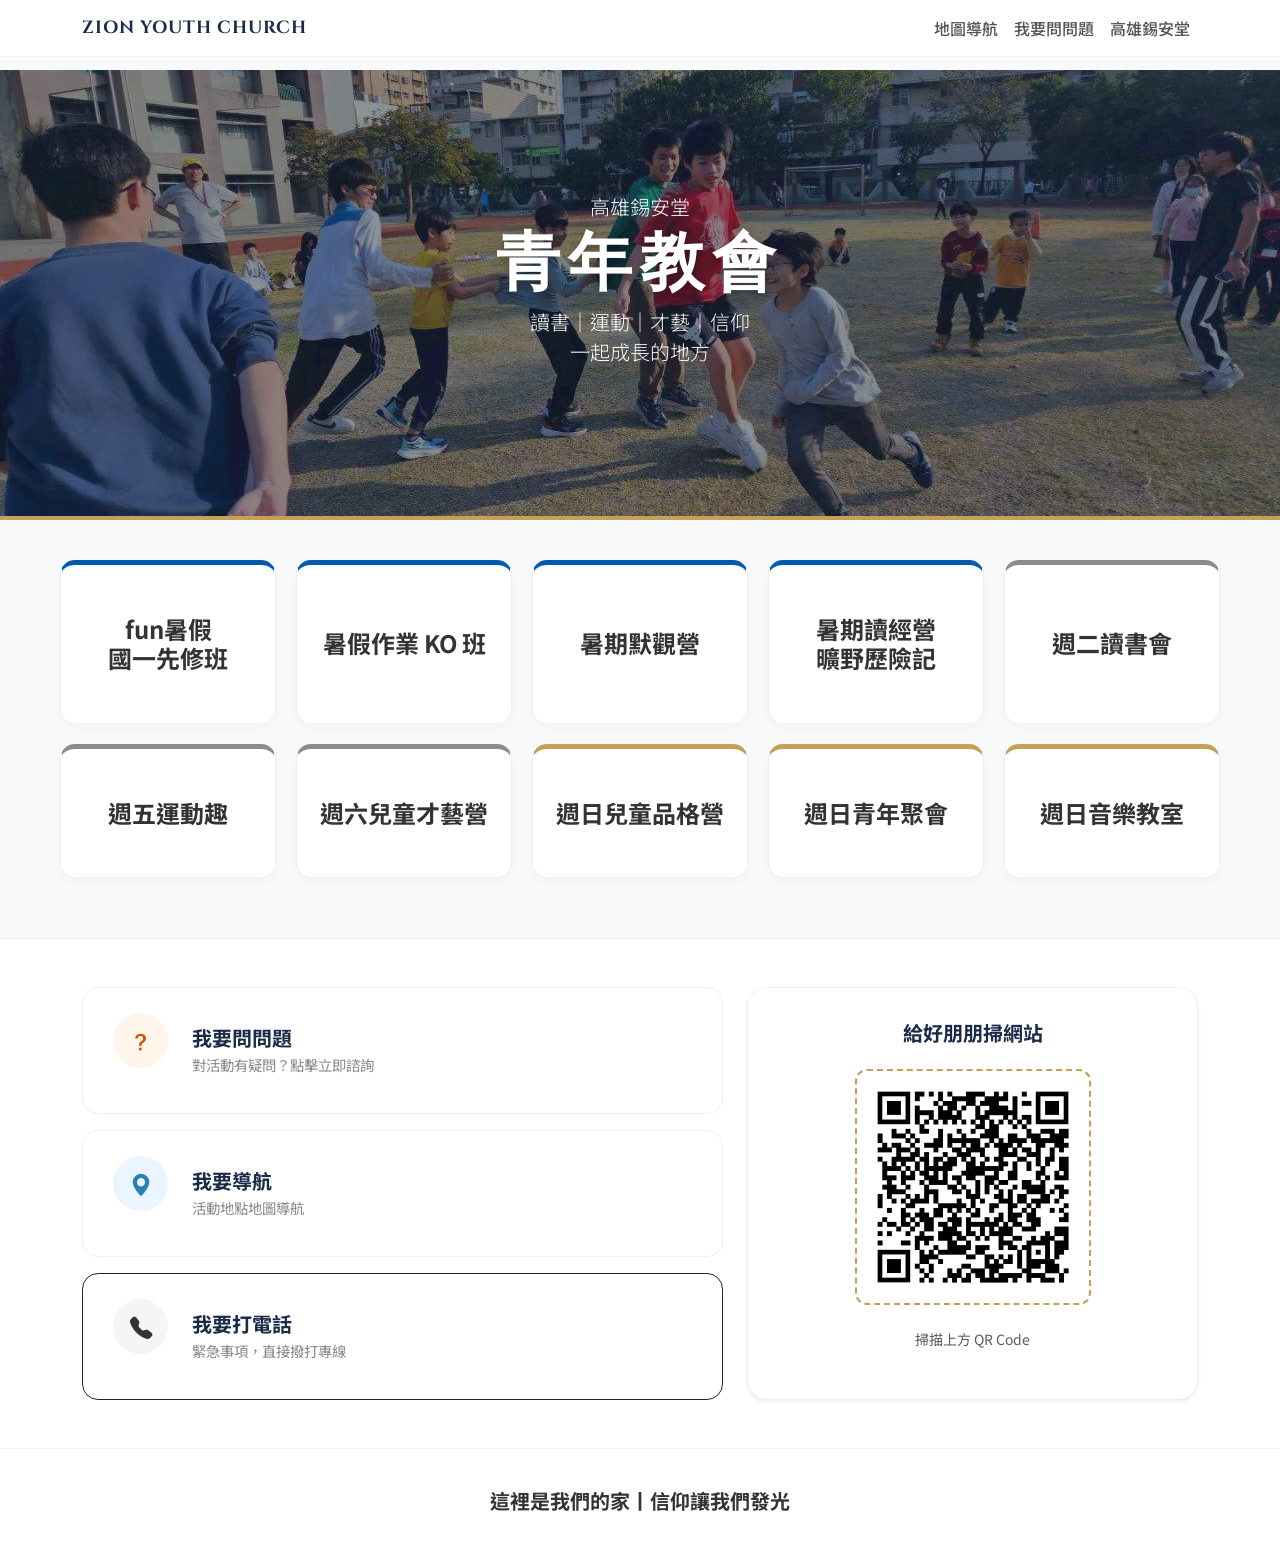
==== index.html @ ec83d3ad "0" ====
<!DOCTYPE html>
<html lang="zh-TW">

<head>
    <meta charset="UTF-8">
    <meta name="viewport" content="width=device-width, initial-scale=1.0">
    <title>Zion Youth Church | 青年教會活動</title>
    
    <link rel="stylesheet" href="https://cdn.jsdelivr.net/npm/bootstrap-icons@1.11.1/font/bootstrap-icons.css">
    <link href="https://cdn.jsdelivr.net/npm/bootstrap@5.3.0/dist/css/bootstrap.min.css" rel="stylesheet">
    <link href="https://fonts.googleapis.com/css2?family=Montserrat:wght@300;600&family=Noto+Sans+TC:wght@300;500;700&display=swap" rel="stylesheet">
    <link href="https://unpkg.com/aos@2.3.1/dist/aos.css" rel="stylesheet">
    <link href="https://fonts.googleapis.com/css2?family=Montserrat:wght@600&family=Noto+Sans+TC:wght@300;500;700&display=swap" rel="stylesheet">

<link href="https://fonts.googleapis.com/css2?family=Cinzel:wght@700&display=swap" rel="stylesheet">
<link rel="icon" type="image/png " href="images/Green and Brown Minimalist Studio Logo Design Template.png">

    <style>
        /* 下拉選單高級感微調 */
.dropdown-menu {
    border-radius: 12px;
    padding: 10px;
    margin-top: 10px;
}

.dropdown-item {
    padding: 10px 20px;
    border-radius: 8px;
    transition: 0.3s;
    font-size: 0.9rem;
}

.dropdown-item:hover {
    background-color: #f8f9fa;
    color: var(--accent-gold); /* 滑過時變金色 */
}
        :root {
            --bg-light: #f8f9fa;
            --primary-navy: #1a2b48;
            --accent-gold: #c5a059;
            --text-main: #333;
            --cat-spiritual: #c5a059;
            --cat-growth: #5a80a0;
            --cat-kids: #8c8c8c;
        }
        /* 專門針對 Zion Youth Church 這個 Logo 的高級設定 */
.navbar-brand {
    font-family: 'Cinzel', serif !important; /* 強制使用新字體 */
    letter-spacing: 1px !important;           /* 字跟字拉開，看起來更有質感 */
    text-transform: uppercase;                /* 全部大寫，看起來更穩重 */
    font-size: 1.1rem !important;             /* 稍微調整一下大小 */
    transition: 0.3s;
}

/* 加上一個滑鼠移上去的效果，會更像高級網站 */
.navbar-brand:hover {
    color: var(--accent-gold) !important;      /* 變成你設定的金色 */
    opacity: 0.8;
}

        body {
            font-family: 'Noto Sans TC', sans-serif;
            background-color: var(--bg-light);
            color: var(--text-main);
            overflow-x: hidden;
            padding-top: 70px; /* 防止被固定導覽列遮住 */
        }

        /* 導覽列：毛玻璃高級感 */
        .navbar {
            backdrop-filter: blur(10px);
            -webkit-backdrop-filter: blur(10px);
            background: rgba(255, 255, 255, 0.9) !important;
            border-bottom: 1px solid rgba(0, 0, 0, 0.05);
        }

        .navbar-brand {
            color: var(--primary-navy) !important;
            letter-spacing: 2px;
            font-weight: 700;
        }

        .nav-link {
            color: #555 !important;
            font-weight: 500;
        }

        /* Hero Section */
        .hero {
            height: 50vh;
            background: linear-gradient(rgba(26, 43, 72, 0.5), rgba(26, 43, 72, 0.5)),
                url('images/封面.jpg') center/cover;
            display: flex;
            align-items: center;
            justify-content: center;
            text-align: center;
            color: white;
            /* 移除 clip-path 避免切到下方內容 */
            border-bottom: 4px solid var(--accent-gold);
        }

        .hero h1 {
            font-family: 'Montserrat', sans-serif;
            font-weight: 600;
            font-size: clamp(2.5rem, 8vw, 4rem);
            letter-spacing: 8px;
            text-shadow: 0 4px 10px rgba(0, 0, 0, 0.3);
        }

      /* --- 通用與電腦版樣式 --- */
.activity-grid {
    display: grid;
    /* 1. 將最小寬度從 250px 縮小到 170px，讓它有空間塞 5 張 */
    grid-template-columns: repeat(auto-fill, minmax(200px, 1fr));
    gap: 20px;
    
    /* 2. 將最大總寬度放寬到 1200px（或 1140px），這樣大螢幕就能完美排滿 5 張 */
    max-width: 1200px; 
    
    margin: 40px auto;
    padding: 0 20px; /* 關鍵：確保手機版左右不會貼邊 */
}

.activity-card {
    background: #ffffff;
    border: 1px solid #f0f0f0;
    border-radius: 15px;
    padding: 50px 20px; /* 電腦版高度 */
    display: flex;
    align-items: center;
    justify-content: center;
    text-align: center;
    transition: all 0.4s ease;
    cursor: pointer;
    box-shadow: 0 4px 12px rgba(0,0,0,0.03); /* 稍微加深一點點陰影更有立體感 */
}

/* --- 手機專用樣式 (螢幕小於 576px 時) --- */
@media (max-width: 576px) {
    .activity-grid {
        /* 魔法就在這：手機版強制變成 2 欄 (1fr 1fr) */
        grid-template-columns: 1fr 1fr; 
        gap: 12px;      /* 手機版間距小一點才精緻 */
        padding: 0 15px;
        margin: 20px auto;
    }

    .activity-card {
        padding: 30px 10px; /* 手機版不需要那麼高，縮小上下間距 */
        border-radius: 12px;
    }

    .activity-card h4 {
        font-size: 0.95rem; /* 字體縮小一點，才不會折行變得很醜 */
        font-weight: 600;
        line-height: 1.4;
    }
}





        .activity-card:hover {
            transform: translateY(-10px);
            box-shadow: 0 15px 35px rgba(0, 0, 0, 0.08);
            border-color: var(--accent-gold);
        }

        .activity-card h4 { font-weight: 700; margin-bottom: 8px; }

        /* 分類顏色標註 */
        .border-spiritual { border-top: 5px solid var(--cat-spiritual); }
        .border-growth { border-top: 5px solid #055aaf; }
        .border-kids { border-top: 5px solid var(--cat-kids); }

        /* 快速聯絡區塊樣式 */
        .quick-contact-section {
            background-color: #ffffff;
            border-top: 1px solid #f0f0f0;
            margin-top: 60px;
        }

        .contact-box {
            display: flex;
            flex-direction: column;
            align-items: center;
            justify-content: center;
            padding: 40px 20px;
            text-decoration: none !important;
            background: #fff;
            border-radius: 12px;
            transition: all 0.4s ease;
            text-align: center;
            border: 1px solid #eee;
            height: 100%;
        }

        .contact-box:hover {
            transform: translateY(-8px);
            box-shadow: 0 15px 30px rgba(0,0,0,0.08);
        }

        .border-orange:hover { border-color: #d35400; }
        .border-blue:hover   { border-color: #2980b9; }
        .border-dark:hover   { border-color: #333333; }

        .contact-icon-circle {
            width: 60px;
            height: 60px;
            border-radius: 50%;
            display: flex;
            align-items: center;
            justify-content: center;
            font-size: 1.5rem;
            margin-bottom: 20px;
        }

        .icon-orange { background: #fff5eb; color: #d35400; }
        .icon-blue   { background: #ebf5ff; color: #2980b9; }
        .icon-dark   { background: #f5f5f5; color: #333333; }

        footer {
            background: white;
            padding: 40px 0;
            border-top: 1px solid #eee;
        }
        /* 移除所有連結的預設藍色字與底線 */
.contact-box-horizontal {
    display: flex;
    align-items: center;
    padding: 25px 30px;
    background: #fff;
    border-radius: 16px;
    border: 1px solid #eee;
    text-decoration: none !important; /* 關鍵：強制去掉底線 */
    color: inherit;
    transition: all 0.4s ease;
    flex: 1; /* 讓三個按鈕平分高度 */
}

/* 滑鼠移上去的效果：往右滑動並變色 */
.contact-box-horizontal:hover {
    transform: translateX(10px);
    box-shadow: 0 10px 30px rgba(0,0,0,0.05);
    background-color: #fafafa;
}

.contact-box-horizontal h4 {
    font-size: 1.25rem;
    font-weight: 700;
    color: var(--primary-navy);
}

.contact-box-horizontal p {
    font-size: 0.9rem;
    color: #888;
}

/* 圓形 Icon 設定 */
.contact-icon-circle {
    width: 55px;
    height: 55px;
    min-width: 55px; /* 防止被擠壓 */
    border-radius: 50%;
    display: flex;
    align-items: center;
    justify-content: center;
    font-size: 1.4rem;
}

/* QR Code 卡片 */
.qr-card {
    background: #fff;
    border-radius: 20px;
    border: 1px solid #f0f0f0;
}

.qr-wrapper {
    border: 2px dashed var(--accent-gold); /* 金色虛線框 */
    border-radius: 12px;
}

/* 手機版適配：在小螢幕自動變回上下堆疊 */
@media (max-width: 991px) {
    .contact-box-horizontal {
        padding: 20px;
    }
    .contact-box-horizontal:hover {
        transform: translateY(-5px); /* 手機版改為往上跳 */
    }
}
    </style>
</head>

<body>

    <nav class="navbar navbar-expand-lg navbar-light fixed-top">
        <div class="container">
            <a class="navbar-brand fw-bold" href="index.html">Zion Youth Church</a>
            <button class="navbar-toggler" type="button" data-bs-toggle="collapse" data-bs-target="#navbarNav">
                <span class="navbar-toggler-icon"></span>
            </button>
            <div class="collapse navbar-collapse" id="navbarNav">
                <ul class="navbar-nav ms-auto">
                    <li class="nav-item">
        <a class="nav-link" href="https://maps.app.goo.gl/nVMDaMR1PeWoUZRSA">地圖導航</a>
    </li>
     <li class="nav-item">
        <a class="nav-link" href="https://line.me/R/ti/p/@356lmxoo?ts=03282137&oat_content=url">我要問問題</a>
    </li>
    <li class="nav-item">
        <a class="nav-link" href="http://www.kszionch.org.tw/">高雄錫安堂</a>
    </li>
    

    
    
</ul>
            </div>
        </div>
    </nav>

    <section class="hero">
        <div class="container" data-aos="fade-up">
             <h2 class="lead fw-light mb-1">高雄錫安堂</h2>
            <h1>青年教會</h1>
            <p class="lead fw-light mb-4">讀書｜運動｜才藝｜信仰
                <br>一起成長的地方</p>
                
        </div>
    </section>

    <div class="activity-grid">
    
<div class="activity-card border-growth position-relative">
        <h4 class="m-0">fun暑假<br>國一先修班</h4>
        <a href="https://docs.google.com/forms/d/e/1FAIpQLScH6gxRxDpAZRQcL4Fn1545xWdUSqNdN-2NWrbL4LAFU-SQVg/viewform" class="stretched-link"></a>
    </div>
    <div class="activity-card border-growth position-relative"  data-aos-delay="350">
        <h4 class="m-0">暑假作業 KO 班</h4>
        <a href="study-ko.html" class="stretched-link"></a>
    </div>
<div class="activity-card border-growth position-relative">
        <h4 class="m-0">暑期默觀營</h4>
        <a href="https://docs.google.com/forms/d/e/1FAIpQLSeI3PT66T8pmCJ8ve7i-iKEdemjRI4GIt_e0xU8rOBRJfPlmw/viewform" class="stretched-link"></a>
    </div>
     <div class="activity-card border-growth position-relative">
        <h4 class="m-0">暑期讀經營<br>曠野歷險記</h4>
        <a href="https://docs.google.com/forms/d/e/1FAIpQLSeddLvFsrpR7lhVB3WGsAhx-EBK5Q19LiDRXFqF8Sxvn0_fFw/viewform" class="stretched-link"></a>
    </div>
    <div class="activity-card border-kids position-relative">
        <h4 class="m-0">週二讀書會</h4>
        <a href="reading-club.html" class="stretched-link"></a>
    </div>

    <div class="activity-card border-kids position-relative" data-aos-delay="100">
        <h4 class="m-0">週五運動趣</h4>
        <a href="sports.html" class="stretched-link"></a>
    </div>

    <div class="activity-card border-kids position-relative"data-aos-delay="150">
        <h4 class="m-0">週六兒童才藝營</h4>
        <a href="kids-art.html" class="stretched-link"></a>
    </div>

    <div class="activity-card border-spiritual position-relative"data-aos-delay="300">
        <h4 class="m-0">週日兒童品格營</h4>
        <a href="kids-character.html" class="stretched-link"></a>
    </div>

    <div class="activity-card border-spiritual position-relative"  data-aos-delay="200">
        <h4 class="m-0">週日青年聚會</h4>
        <a href="youth-worship.html" class="stretched-link"></a>
    </div>

    <div class="activity-card border-spiritual position-relative"  data-aos-delay="250">
        <h4 class="m-0">週日音樂教室</h4>
        <a href="music-class.html" class="stretched-link"></a>
    </div>

    

   

</div>

   <section id="contact" class="quick-contact-section py-5">
    <div class="container">
        <div class="row g-4 align-items-stretch">
            
            <div class="col-lg-7">
                <div class="d-flex flex-column gap-3 h-100">
                    
                    <a href="https://line.me/R/ti/p/@356lmxoo" 
                       class="contact-box-horizontal border-orange" data-aos="fade-right">
                        <div class="contact-icon-circle icon-orange">
                            <i class="bi bi-question-lg"></i>
                        </div>
                        <div class="ms-4 text-start">
                            <h4 class="mb-1">我要問問題</h4>
                            <p class="mb-0">對活動有疑問？點擊立即諮詢</p>
                        </div>
                    </a>

                    <a href="https://maps.google.com" target="_blank" 
                       class="contact-box-horizontal border-blue" data-aos="fade-right" data-aos-delay="100">
                        <div class="contact-icon-circle icon-blue">
                            <i class="bi bi-geo-alt-fill"></i>
                        </div>
                        <div class="ms-4 text-start">
                            <h4 class="mb-1">我要導航</h4>
                            <p class="mb-0">活動地點地圖導航</p>
                        </div>
                    </a>

                    <a href="tel:3155571" 
                       class="contact-box-horizontal border-dark" data-aos="fade-right" data-aos-delay="200">
                        <div class="contact-icon-circle icon-dark">
                            <i class="bi bi-telephone-fill"></i>
                        </div>
                        <div class="ms-4 text-start">
                            <h4 class="mb-1">我要打電話</h4>
                            <p class="mb-0">緊急事項，直接撥打專線</p>
                        </div>
                    </a>
                    
                </div>
            </div>

            <div class="col-lg-5" data-aos="fade-left">
                <div class="qr-card h-100 d-flex flex-column align-items-center justify-content-center p-4 shadow-sm">
                    <h5 class="fw-bold mb-4" style="color: var(--primary-navy);">給好朋朋掃網站</h5>
                    <div class="qr-wrapper p-3 bg-white mb-4">
                        <img src="images/下載.png" alt="QR Code" class="img-fluid" style="width: 200px;">
                    </div>
                    <p class="text-muted small">掃描上方 QR Code</p>
                </div>
            </div>

        </div>
    </div>
</section>

    <footer class="text-center">
        <div class="container">
            <h5 class="fw-bold">這裡是我們的家丨信仰讓我們發光
            </h5>
            
        </div>
    </footer>

    <script src="https://cdn.jsdelivr.net/npm/bootstrap@5.3.0/dist/js/bootstrap.bundle.min.js"></script>
    <script src="https://unpkg.com/aos@2.3.1/dist/aos.js"></script>
    <script>
        AOS.init({ duration: 1000, once: true });
    </script>
</body>
</html>
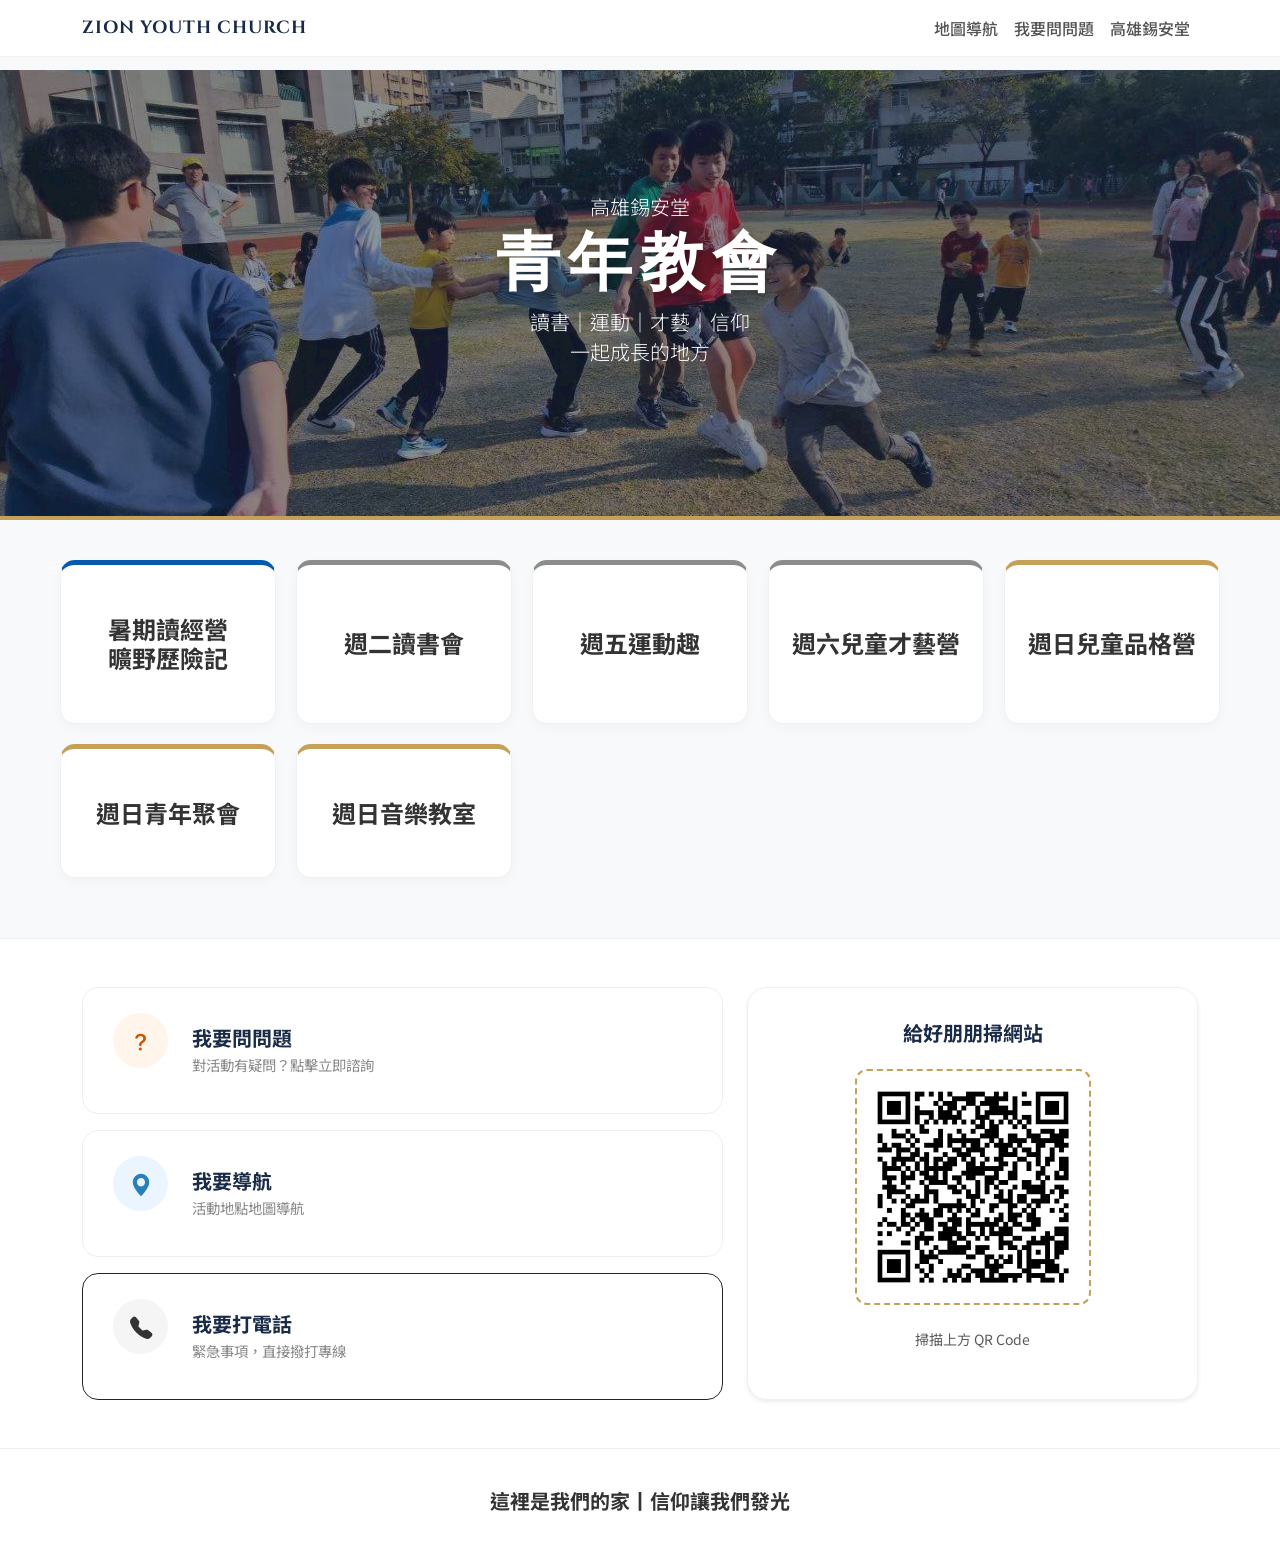
==== commit aa3cb103: "00" ====
--- a/index.html
+++ b/index.html
@@ -332,19 +332,6 @@
     </section>
 
     <div class="activity-grid">
-    
-<div class="activity-card border-growth position-relative">
-        <h4 class="m-0">fun暑假<br>國一先修班</h4>
-        <a href="https://docs.google.com/forms/d/e/1FAIpQLScH6gxRxDpAZRQcL4Fn1545xWdUSqNdN-2NWrbL4LAFU-SQVg/viewform" class="stretched-link"></a>
-    </div>
-    <div class="activity-card border-growth position-relative"  data-aos-delay="350">
-        <h4 class="m-0">暑假作業 KO 班</h4>
-        <a href="study-ko.html" class="stretched-link"></a>
-    </div>
-<div class="activity-card border-growth position-relative">
-        <h4 class="m-0">暑期默觀營</h4>
-        <a href="https://docs.google.com/forms/d/e/1FAIpQLSeI3PT66T8pmCJ8ve7i-iKEdemjRI4GIt_e0xU8rOBRJfPlmw/viewform" class="stretched-link"></a>
-    </div>
      <div class="activity-card border-growth position-relative">
         <h4 class="m-0">暑期讀經營<br>曠野歷險記</h4>
         <a href="https://docs.google.com/forms/d/e/1FAIpQLSeddLvFsrpR7lhVB3WGsAhx-EBK5Q19LiDRXFqF8Sxvn0_fFw/viewform" class="stretched-link"></a>
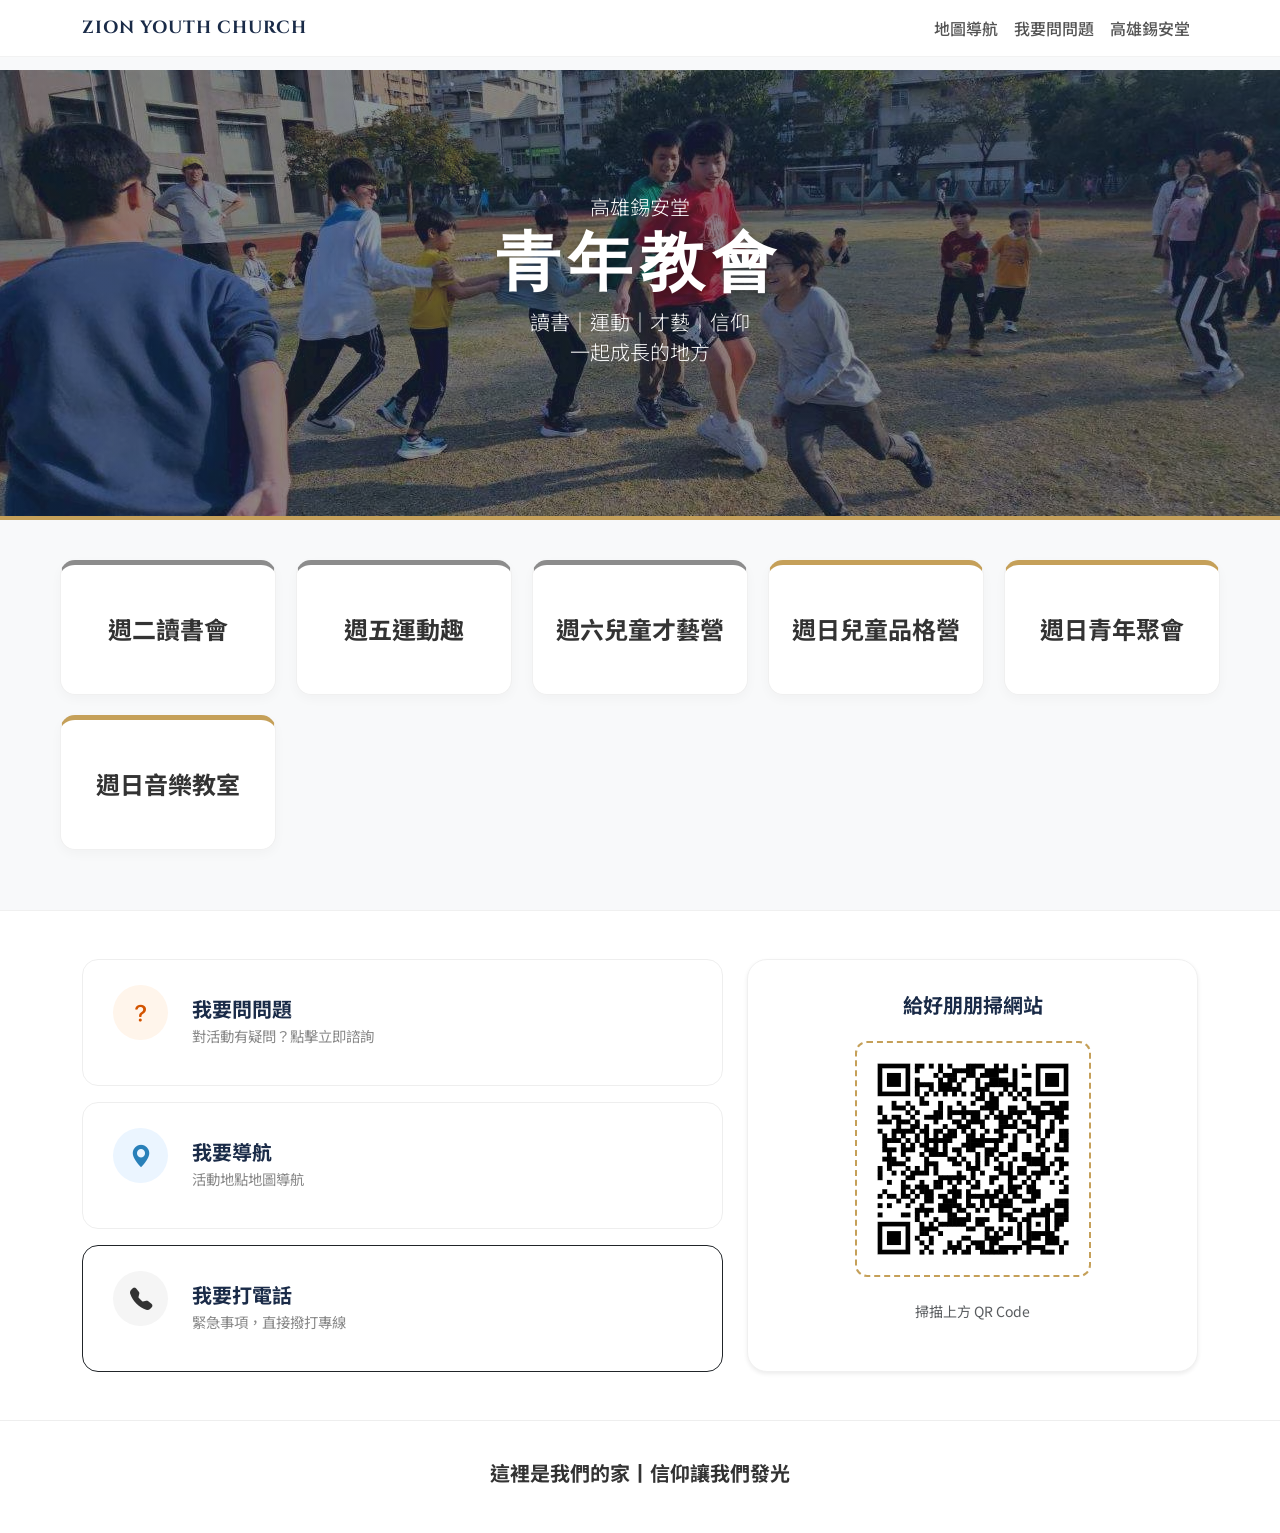
==== commit e4d96c6d: "88" ====
--- a/index.html
+++ b/index.html
@@ -332,10 +332,6 @@
     </section>
 
     <div class="activity-grid">
-     <div class="activity-card border-growth position-relative">
-        <h4 class="m-0">暑期讀經營<br>曠野歷險記</h4>
-        <a href="https://docs.google.com/forms/d/e/1FAIpQLSeddLvFsrpR7lhVB3WGsAhx-EBK5Q19LiDRXFqF8Sxvn0_fFw/viewform" class="stretched-link"></a>
-    </div>
     <div class="activity-card border-kids position-relative">
         <h4 class="m-0">週二讀書會</h4>
         <a href="reading-club.html" class="stretched-link"></a>
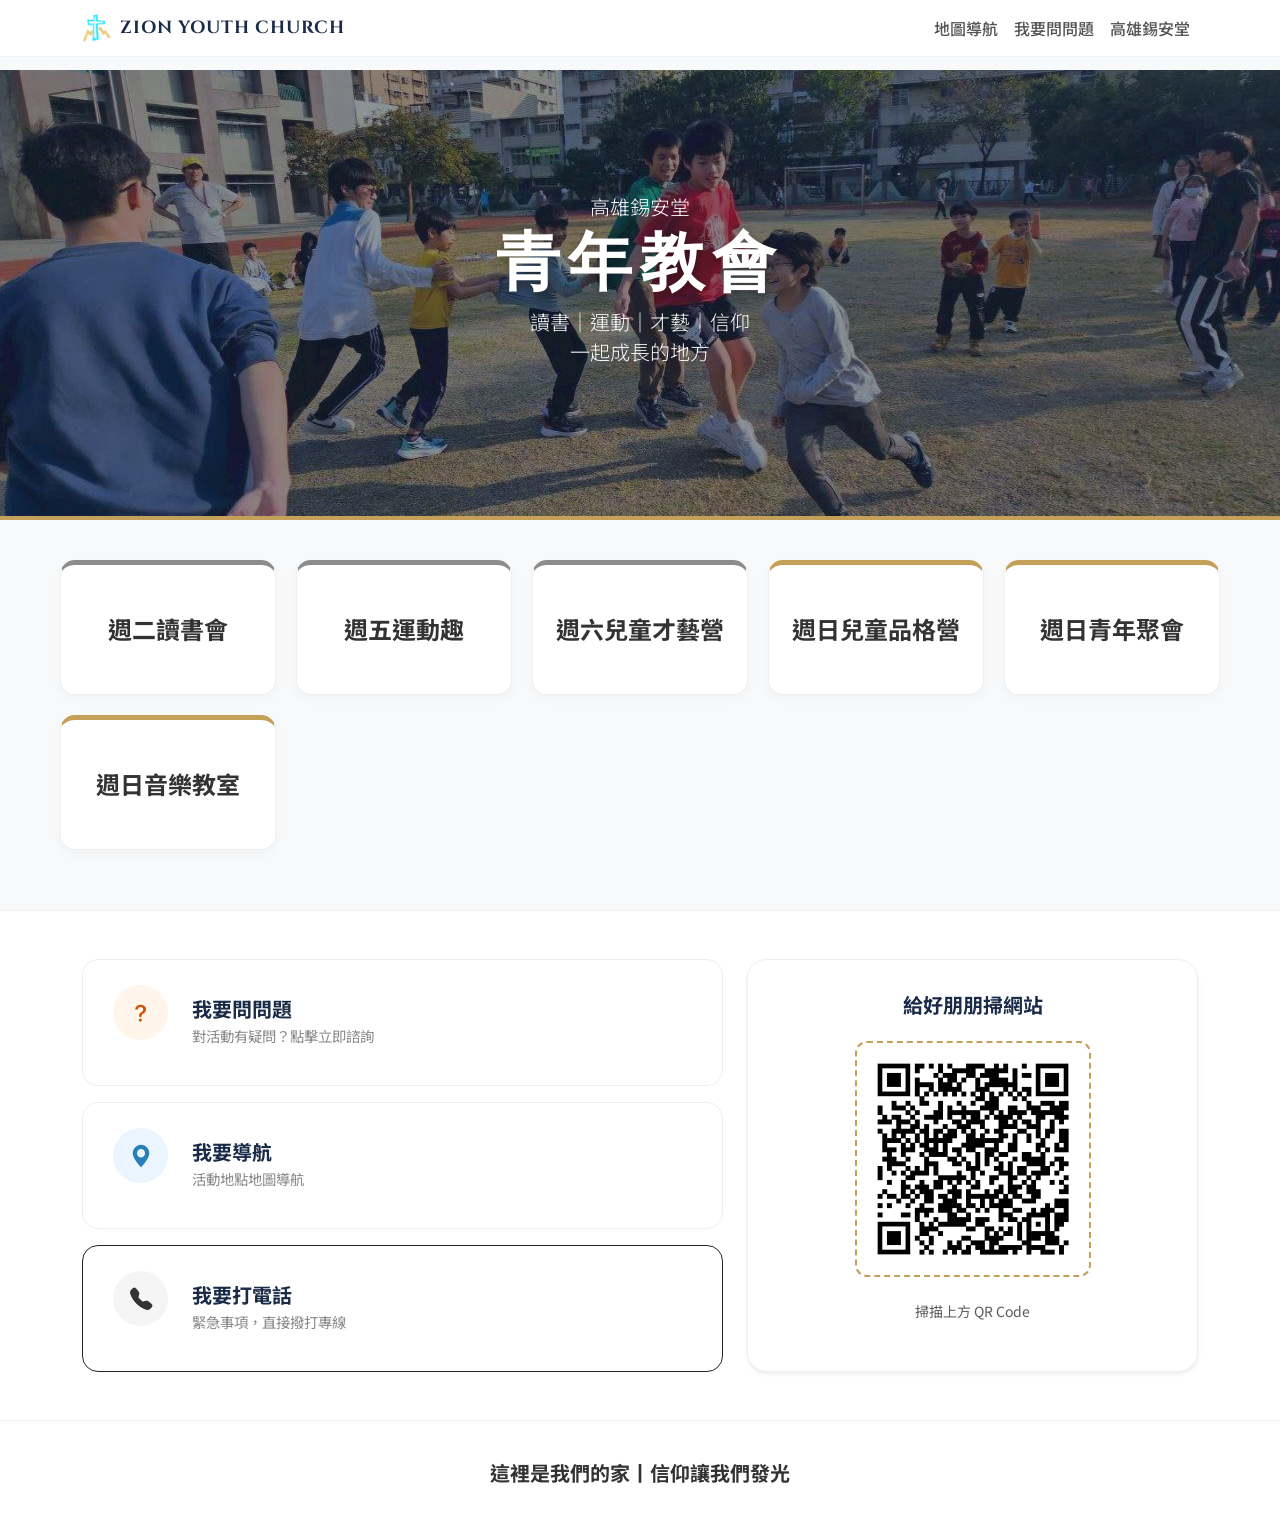
==== commit d77b6efc: "00" ====
--- a/index.html
+++ b/index.html
@@ -297,7 +297,9 @@
 
     <nav class="navbar navbar-expand-lg navbar-light fixed-top">
         <div class="container">
+            <img src="images/Green and Brown Minimalist Studio Logo Design Template.png" alt="Logo" width="30" height="30" class="me-2">
             <a class="navbar-brand fw-bold" href="index.html">Zion Youth Church</a>
+            
             <button class="navbar-toggler" type="button" data-bs-toggle="collapse" data-bs-target="#navbarNav">
                 <span class="navbar-toggler-icon"></span>
             </button>
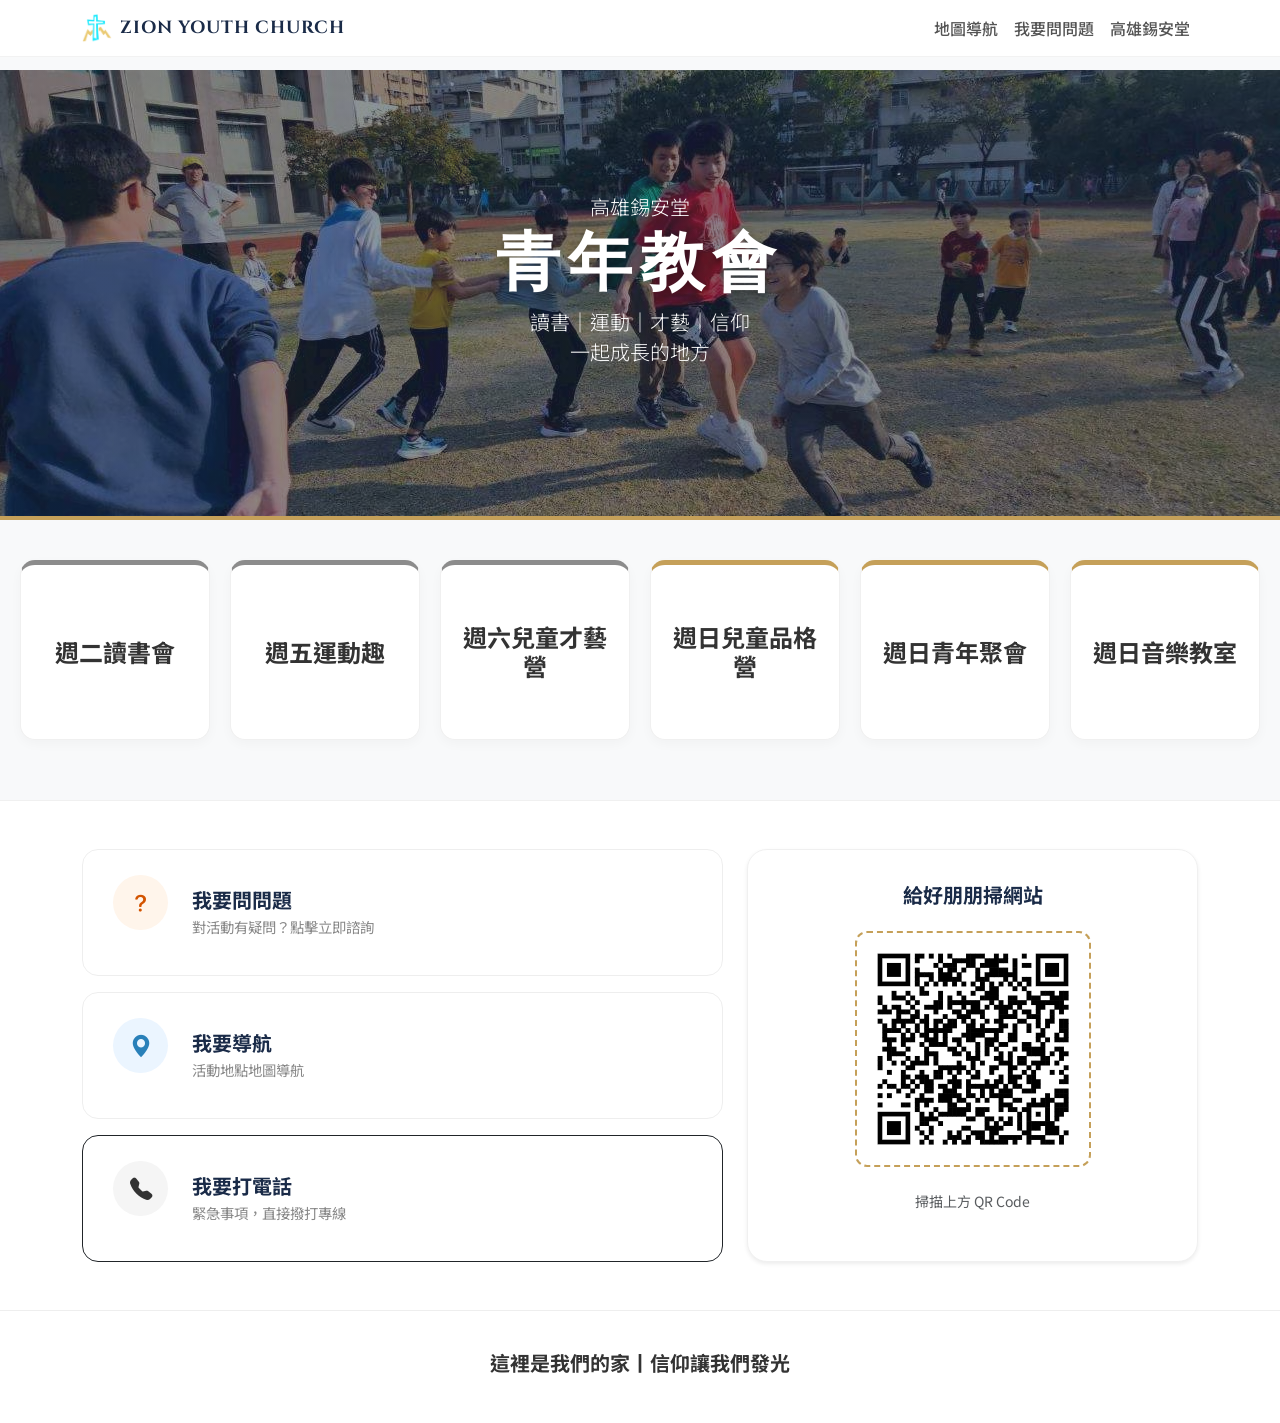
==== commit dd6872c0: "00" ====
--- a/index.html
+++ b/index.html
@@ -1,39 +1,20 @@
-<!DOCTYPE html>
+﻿<!DOCTYPE html>
 <html lang="zh-TW">
 
 <head>
     <meta charset="UTF-8">
     <meta name="viewport" content="width=device-width, initial-scale=1.0">
     <title>Zion Youth Church | 青年教會活動</title>
-    
+
     <link rel="stylesheet" href="https://cdn.jsdelivr.net/npm/bootstrap-icons@1.11.1/font/bootstrap-icons.css">
     <link href="https://cdn.jsdelivr.net/npm/bootstrap@5.3.0/dist/css/bootstrap.min.css" rel="stylesheet">
     <link href="https://fonts.googleapis.com/css2?family=Montserrat:wght@300;600&family=Noto+Sans+TC:wght@300;500;700&display=swap" rel="stylesheet">
     <link href="https://unpkg.com/aos@2.3.1/dist/aos.css" rel="stylesheet">
     <link href="https://fonts.googleapis.com/css2?family=Montserrat:wght@600&family=Noto+Sans+TC:wght@300;500;700&display=swap" rel="stylesheet">
-
-<link href="https://fonts.googleapis.com/css2?family=Cinzel:wght@700&display=swap" rel="stylesheet">
-<link rel="icon" type="image/png " href="images/Green and Brown Minimalist Studio Logo Design Template.png">
+    <link href="https://fonts.googleapis.com/css2?family=Cinzel:wght@700&display=swap" rel="stylesheet">
+    <link rel="icon" type="image/png " href="images/Green and Brown Minimalist Studio Logo Design Template.png">
 
     <style>
-        /* 下拉選單高級感微調 */
-.dropdown-menu {
-    border-radius: 12px;
-    padding: 10px;
-    margin-top: 10px;
-}
-
-.dropdown-item {
-    padding: 10px 20px;
-    border-radius: 8px;
-    transition: 0.3s;
-    font-size: 0.9rem;
-}
-
-.dropdown-item:hover {
-    background-color: #f8f9fa;
-    color: var(--accent-gold); /* 滑過時變金色 */
-}
         :root {
             --bg-light: #f8f9fa;
             --primary-navy: #1a2b48;
@@ -43,30 +24,15 @@
             --cat-growth: #5a80a0;
             --cat-kids: #8c8c8c;
         }
-        /* 專門針對 Zion Youth Church 這個 Logo 的高級設定 */
-.navbar-brand {
-    font-family: 'Cinzel', serif !important; /* 強制使用新字體 */
-    letter-spacing: 1px !important;           /* 字跟字拉開，看起來更有質感 */
-    text-transform: uppercase;                /* 全部大寫，看起來更穩重 */
-    font-size: 1.1rem !important;             /* 稍微調整一下大小 */
-    transition: 0.3s;
-}
-
-/* 加上一個滑鼠移上去的效果，會更像高級網站 */
-.navbar-brand:hover {
-    color: var(--accent-gold) !important;      /* 變成你設定的金色 */
-    opacity: 0.8;
-}
 
         body {
             font-family: 'Noto Sans TC', sans-serif;
             background-color: var(--bg-light);
             color: var(--text-main);
             overflow-x: hidden;
-            padding-top: 70px; /* 防止被固定導覽列遮住 */
-        }
-
-        /* 導覽列：毛玻璃高級感 */
+            padding-top: 70px;
+        }
+
         .navbar {
             backdrop-filter: blur(10px);
             -webkit-backdrop-filter: blur(10px);
@@ -78,6 +44,16 @@
             color: var(--primary-navy) !important;
             letter-spacing: 2px;
             font-weight: 700;
+            font-family: 'Cinzel', serif !important;
+            letter-spacing: 1px !important;
+            text-transform: uppercase;
+            font-size: 1.1rem !important;
+            transition: 0.3s;
+        }
+
+        .navbar-brand:hover {
+            color: var(--accent-gold) !important;
+            opacity: 0.8;
         }
 
         .nav-link {
@@ -85,9 +61,9 @@
             font-weight: 500;
         }
 
-        /* Hero Section */
         .hero {
             height: 50vh;
+            min-height: 380px;
             background: linear-gradient(rgba(26, 43, 72, 0.5), rgba(26, 43, 72, 0.5)),
                 url('images/封面.jpg') center/cover;
             display: flex;
@@ -95,7 +71,6 @@
             justify-content: center;
             text-align: center;
             color: white;
-            /* 移除 clip-path 避免切到下方內容 */
             border-bottom: 4px solid var(--accent-gold);
         }
 
@@ -107,59 +82,29 @@
             text-shadow: 0 4px 10px rgba(0, 0, 0, 0.3);
         }
 
-      /* --- 通用與電腦版樣式 --- */
-.activity-grid {
-    display: grid;
-    /* 1. 將最小寬度從 250px 縮小到 170px，讓它有空間塞 5 張 */
-    grid-template-columns: repeat(auto-fill, minmax(200px, 1fr));
-    gap: 20px;
-    
-    /* 2. 將最大總寬度放寬到 1200px（或 1140px），這樣大螢幕就能完美排滿 5 張 */
-    max-width: 1200px; 
-    
-    margin: 40px auto;
-    padding: 0 20px; /* 關鍵：確保手機版左右不會貼邊 */
-}
-
-.activity-card {
-    background: #ffffff;
-    border: 1px solid #f0f0f0;
-    border-radius: 15px;
-    padding: 50px 20px; /* 電腦版高度 */
-    display: flex;
-    align-items: center;
-    justify-content: center;
-    text-align: center;
-    transition: all 0.4s ease;
-    cursor: pointer;
-    box-shadow: 0 4px 12px rgba(0,0,0,0.03); /* 稍微加深一點點陰影更有立體感 */
-}
-
-/* --- 手機專用樣式 (螢幕小於 576px 時) --- */
-@media (max-width: 576px) {
-    .activity-grid {
-        /* 魔法就在這：手機版強制變成 2 欄 (1fr 1fr) */
-        grid-template-columns: 1fr 1fr; 
-        gap: 12px;      /* 手機版間距小一點才精緻 */
-        padding: 0 15px;
-        margin: 20px auto;
-    }
-
-    .activity-card {
-        padding: 30px 10px; /* 手機版不需要那麼高，縮小上下間距 */
-        border-radius: 12px;
-    }
-
-    .activity-card h4 {
-        font-size: 0.95rem; /* 字體縮小一點，才不會折行變得很醜 */
-        font-weight: 600;
-        line-height: 1.4;
-    }
-}
-
-
-
-
+        .activity-grid {
+            display: grid;
+            grid-template-columns: repeat(6, minmax(0, 1fr));
+            gap: 20px;
+            max-width: 1500px;
+            margin: 40px auto;
+            padding: 0 20px;
+        }
+
+        .activity-card {
+            background: #ffffff;
+            border: 1px solid #f0f0f0;
+            border-radius: 15px;
+            padding: 50px 20px;
+            display: flex;
+            align-items: center;
+            justify-content: center;
+            text-align: center;
+            transition: all 0.4s ease;
+            cursor: pointer;
+            box-shadow: 0 4px 12px rgba(0,0,0,0.03);
+            min-height: 180px;
+        }
 
         .activity-card:hover {
             transform: translateY(-10px);
@@ -167,14 +112,15 @@
             border-color: var(--accent-gold);
         }
 
-        .activity-card h4 { font-weight: 700; margin-bottom: 8px; }
-
-        /* 分類顏色標註 */
+        .activity-card h4 {
+            font-weight: 700;
+            margin-bottom: 8px;
+        }
+
         .border-spiritual { border-top: 5px solid var(--cat-spiritual); }
         .border-growth { border-top: 5px solid #055aaf; }
         .border-kids { border-top: 5px solid var(--cat-kids); }
 
-        /* 快速聯絡區塊樣式 */
         .quick-contact-section {
             background-color: #ffffff;
             border-top: 1px solid #f0f0f0;
@@ -225,213 +171,210 @@
             padding: 40px 0;
             border-top: 1px solid #eee;
         }
-        /* 移除所有連結的預設藍色字與底線 */
-.contact-box-horizontal {
-    display: flex;
-    align-items: center;
-    padding: 25px 30px;
-    background: #fff;
-    border-radius: 16px;
-    border: 1px solid #eee;
-    text-decoration: none !important; /* 關鍵：強制去掉底線 */
-    color: inherit;
-    transition: all 0.4s ease;
-    flex: 1; /* 讓三個按鈕平分高度 */
-}
-
-/* 滑鼠移上去的效果：往右滑動並變色 */
-.contact-box-horizontal:hover {
-    transform: translateX(10px);
-    box-shadow: 0 10px 30px rgba(0,0,0,0.05);
-    background-color: #fafafa;
-}
-
-.contact-box-horizontal h4 {
-    font-size: 1.25rem;
-    font-weight: 700;
-    color: var(--primary-navy);
-}
-
-.contact-box-horizontal p {
-    font-size: 0.9rem;
-    color: #888;
-}
-
-/* 圓形 Icon 設定 */
-.contact-icon-circle {
-    width: 55px;
-    height: 55px;
-    min-width: 55px; /* 防止被擠壓 */
-    border-radius: 50%;
-    display: flex;
-    align-items: center;
-    justify-content: center;
-    font-size: 1.4rem;
-}
-
-/* QR Code 卡片 */
-.qr-card {
-    background: #fff;
-    border-radius: 20px;
-    border: 1px solid #f0f0f0;
-}
-
-.qr-wrapper {
-    border: 2px dashed var(--accent-gold); /* 金色虛線框 */
-    border-radius: 12px;
-}
-
-/* 手機版適配：在小螢幕自動變回上下堆疊 */
-@media (max-width: 991px) {
-    .contact-box-horizontal {
-        padding: 20px;
-    }
-    .contact-box-horizontal:hover {
-        transform: translateY(-5px); /* 手機版改為往上跳 */
-    }
-}
+
+        .contact-box-horizontal {
+            display: flex;
+            align-items: center;
+            padding: 25px 30px;
+            background: #fff;
+            border-radius: 16px;
+            border: 1px solid #eee;
+            text-decoration: none !important;
+            color: inherit;
+            transition: all 0.4s ease;
+            flex: 1;
+        }
+
+        .contact-box-horizontal:hover {
+            transform: translateX(10px);
+            box-shadow: 0 10px 30px rgba(0,0,0,0.05);
+            background-color: #fafafa;
+        }
+
+        .contact-box-horizontal h4 {
+            font-size: 1.25rem;
+            font-weight: 700;
+            color: var(--primary-navy);
+        }
+
+        .contact-box-horizontal p {
+            font-size: 0.9rem;
+            color: #888;
+        }
+
+        .contact-icon-circle {
+            width: 55px;
+            height: 55px;
+            min-width: 55px;
+            border-radius: 50%;
+            display: flex;
+            align-items: center;
+            justify-content: center;
+            font-size: 1.4rem;
+        }
+
+        .qr-card {
+            background: #fff;
+            border-radius: 20px;
+            border: 1px solid #f0f0f0;
+        }
+
+        .qr-wrapper {
+            border: 2px dashed var(--accent-gold);
+            border-radius: 12px;
+        }
+
+        @media (max-width: 900px) {
+            .activity-grid {
+                grid-template-columns: repeat(2, minmax(0, 1fr));
+                gap: 12px;
+                padding: 0 15px;
+                margin: 20px auto;
+            }
+
+            .activity-card {
+                min-height: 130px;
+                padding: 30px 10px;
+                border-radius: 12px;
+            }
+
+            .activity-card h4 {
+                font-size: 0.95rem;
+                font-weight: 600;
+                line-height: 1.4;
+            }
+        }
+
+        @media (max-width: 991px) {
+            .contact-box-horizontal {
+                padding: 20px;
+            }
+            .contact-box-horizontal:hover {
+                transform: translateY(-5px);
+            }
+        }
     </style>
 </head>
 
 <body>
-
     <nav class="navbar navbar-expand-lg navbar-light fixed-top">
         <div class="container">
             <img src="images/Green and Brown Minimalist Studio Logo Design Template.png" alt="Logo" width="30" height="30" class="me-2">
             <a class="navbar-brand fw-bold" href="index.html">Zion Youth Church</a>
-            
+
             <button class="navbar-toggler" type="button" data-bs-toggle="collapse" data-bs-target="#navbarNav">
                 <span class="navbar-toggler-icon"></span>
             </button>
             <div class="collapse navbar-collapse" id="navbarNav">
                 <ul class="navbar-nav ms-auto">
                     <li class="nav-item">
-        <a class="nav-link" href="https://maps.app.goo.gl/nVMDaMR1PeWoUZRSA">地圖導航</a>
-    </li>
-     <li class="nav-item">
-        <a class="nav-link" href="https://line.me/R/ti/p/@356lmxoo?ts=03282137&oat_content=url">我要問問題</a>
-    </li>
-    <li class="nav-item">
-        <a class="nav-link" href="http://www.kszionch.org.tw/">高雄錫安堂</a>
-    </li>
-    
-
-    
-    
-</ul>
+                        <a class="nav-link" href="https://maps.app.goo.gl/nVMDaMR1PeWoUZRSA">地圖導航</a>
+                    </li>
+                    <li class="nav-item">
+                        <a class="nav-link" href="https://line.me/R/ti/p/@356lmxoo?ts=03282137&oat_content=url">我要問問題</a>
+                    </li>
+                    <li class="nav-item">
+                        <a class="nav-link" href="http://www.kszionch.org.tw/">高雄錫安堂</a>
+                    </li>
+                </ul>
             </div>
         </div>
     </nav>
 
     <section class="hero">
         <div class="container" data-aos="fade-up">
-             <h2 class="lead fw-light mb-1">高雄錫安堂</h2>
+            <h2 class="lead fw-light mb-1">高雄錫安堂</h2>
             <h1>青年教會</h1>
             <p class="lead fw-light mb-4">讀書｜運動｜才藝｜信仰
                 <br>一起成長的地方</p>
-                
         </div>
     </section>
 
     <div class="activity-grid">
-    <div class="activity-card border-kids position-relative">
-        <h4 class="m-0">週二讀書會</h4>
-        <a href="reading-club.html" class="stretched-link"></a>
+        <div class="activity-card border-kids position-relative">
+            <h4 class="m-0">週二讀書會</h4>
+            <a href="reading-club.html" class="stretched-link"></a>
+        </div>
+
+        <div class="activity-card border-kids position-relative" data-aos-delay="100">
+            <h4 class="m-0">週五運動趣</h4>
+            <a href="sports.html" class="stretched-link"></a>
+        </div>
+
+        <div class="activity-card border-kids position-relative" data-aos-delay="150">
+            <h4 class="m-0">週六兒童才藝營</h4>
+            <a href="kids-art.html" class="stretched-link"></a>
+        </div>
+
+        <div class="activity-card border-spiritual position-relative" data-aos-delay="300">
+            <h4 class="m-0">週日兒童品格營</h4>
+            <a href="kids-character.html" class="stretched-link"></a>
+        </div>
+
+        <div class="activity-card border-spiritual position-relative" data-aos-delay="200">
+            <h4 class="m-0">週日青年聚會</h4>
+            <a href="youth-worship.html" class="stretched-link"></a>
+        </div>
+
+        <div class="activity-card border-spiritual position-relative" data-aos-delay="250">
+            <h4 class="m-0">週日音樂教室</h4>
+            <a href="music-class.html" class="stretched-link"></a>
+        </div>
     </div>
 
-    <div class="activity-card border-kids position-relative" data-aos-delay="100">
-        <h4 class="m-0">週五運動趣</h4>
-        <a href="sports.html" class="stretched-link"></a>
-    </div>
-
-    <div class="activity-card border-kids position-relative"data-aos-delay="150">
-        <h4 class="m-0">週六兒童才藝營</h4>
-        <a href="kids-art.html" class="stretched-link"></a>
-    </div>
-
-    <div class="activity-card border-spiritual position-relative"data-aos-delay="300">
-        <h4 class="m-0">週日兒童品格營</h4>
-        <a href="kids-character.html" class="stretched-link"></a>
-    </div>
-
-    <div class="activity-card border-spiritual position-relative"  data-aos-delay="200">
-        <h4 class="m-0">週日青年聚會</h4>
-        <a href="youth-worship.html" class="stretched-link"></a>
-    </div>
-
-    <div class="activity-card border-spiritual position-relative"  data-aos-delay="250">
-        <h4 class="m-0">週日音樂教室</h4>
-        <a href="music-class.html" class="stretched-link"></a>
-    </div>
-
-    
-
-   
-
-</div>
-
-   <section id="contact" class="quick-contact-section py-5">
-    <div class="container">
-        <div class="row g-4 align-items-stretch">
-            
-            <div class="col-lg-7">
-                <div class="d-flex flex-column gap-3 h-100">
-                    
-                    <a href="https://line.me/R/ti/p/@356lmxoo" 
-                       class="contact-box-horizontal border-orange" data-aos="fade-right">
-                        <div class="contact-icon-circle icon-orange">
-                            <i class="bi bi-question-lg"></i>
+    <section id="contact" class="quick-contact-section py-5">
+        <div class="container">
+            <div class="row g-4 align-items-stretch">
+                <div class="col-lg-7">
+                    <div class="d-flex flex-column gap-3 h-100">
+                        <a href="https://line.me/R/ti/p/@356lmxoo" class="contact-box-horizontal border-orange" data-aos="fade-right">
+                            <div class="contact-icon-circle icon-orange">
+                                <i class="bi bi-question-lg"></i>
+                            </div>
+                            <div class="ms-4 text-start">
+                                <h4 class="mb-1">我要問問題</h4>
+                                <p class="mb-0">對活動有疑問？點擊立即諮詢</p>
+                            </div>
+                        </a>
+
+                        <a href="https://maps.google.com" target="_blank" class="contact-box-horizontal border-blue" data-aos="fade-right" data-aos-delay="100">
+                            <div class="contact-icon-circle icon-blue">
+                                <i class="bi bi-geo-alt-fill"></i>
+                            </div>
+                            <div class="ms-4 text-start">
+                                <h4 class="mb-1">我要導航</h4>
+                                <p class="mb-0">活動地點地圖導航</p>
+                            </div>
+                        </a>
+
+                        <a href="tel:3155571" class="contact-box-horizontal border-dark" data-aos="fade-right" data-aos-delay="200">
+                            <div class="contact-icon-circle icon-dark">
+                                <i class="bi bi-telephone-fill"></i>
+                            </div>
+                            <div class="ms-4 text-start">
+                                <h4 class="mb-1">我要打電話</h4>
+                                <p class="mb-0">緊急事項，直接撥打專線</p>
+                            </div>
+                        </a>
+                    </div>
+                </div>
+
+                <div class="col-lg-5" data-aos="fade-left">
+                    <div class="qr-card h-100 d-flex flex-column align-items-center justify-content-center p-4 shadow-sm">
+                        <h5 class="fw-bold mb-4" style="color: var(--primary-navy);">給好朋朋掃網站</h5>
+                        <div class="qr-wrapper p-3 bg-white mb-4">
+                            <img src="images/下載.png" alt="QR Code" class="img-fluid" style="width: 200px;">
                         </div>
-                        <div class="ms-4 text-start">
-                            <h4 class="mb-1">我要問問題</h4>
-                            <p class="mb-0">對活動有疑問？點擊立即諮詢</p>
-                        </div>
-                    </a>
-
-                    <a href="https://maps.google.com" target="_blank" 
-                       class="contact-box-horizontal border-blue" data-aos="fade-right" data-aos-delay="100">
-                        <div class="contact-icon-circle icon-blue">
-                            <i class="bi bi-geo-alt-fill"></i>
-                        </div>
-                        <div class="ms-4 text-start">
-                            <h4 class="mb-1">我要導航</h4>
-                            <p class="mb-0">活動地點地圖導航</p>
-                        </div>
-                    </a>
-
-                    <a href="tel:3155571" 
-                       class="contact-box-horizontal border-dark" data-aos="fade-right" data-aos-delay="200">
-                        <div class="contact-icon-circle icon-dark">
-                            <i class="bi bi-telephone-fill"></i>
-                        </div>
-                        <div class="ms-4 text-start">
-                            <h4 class="mb-1">我要打電話</h4>
-                            <p class="mb-0">緊急事項，直接撥打專線</p>
-                        </div>
-                    </a>
-                    
+                        <p class="text-muted small">掃描上方 QR Code</p>
+                    </div>
                 </div>
             </div>
-
-            <div class="col-lg-5" data-aos="fade-left">
-                <div class="qr-card h-100 d-flex flex-column align-items-center justify-content-center p-4 shadow-sm">
-                    <h5 class="fw-bold mb-4" style="color: var(--primary-navy);">給好朋朋掃網站</h5>
-                    <div class="qr-wrapper p-3 bg-white mb-4">
-                        <img src="images/下載.png" alt="QR Code" class="img-fluid" style="width: 200px;">
-                    </div>
-                    <p class="text-muted small">掃描上方 QR Code</p>
-                </div>
-            </div>
-
-        </div>
-    </div>
-</section>
+        </div>
+    </section>
 
     <footer class="text-center">
         <div class="container">
-            <h5 class="fw-bold">這裡是我們的家丨信仰讓我們發光
-            </h5>
-            
+            <h5 class="fw-bold">這裡是我們的家丨信仰讓我們發光</h5>
         </div>
     </footer>
 
@@ -441,4 +384,4 @@
         AOS.init({ duration: 1000, once: true });
     </script>
 </body>
-</html>+</html>
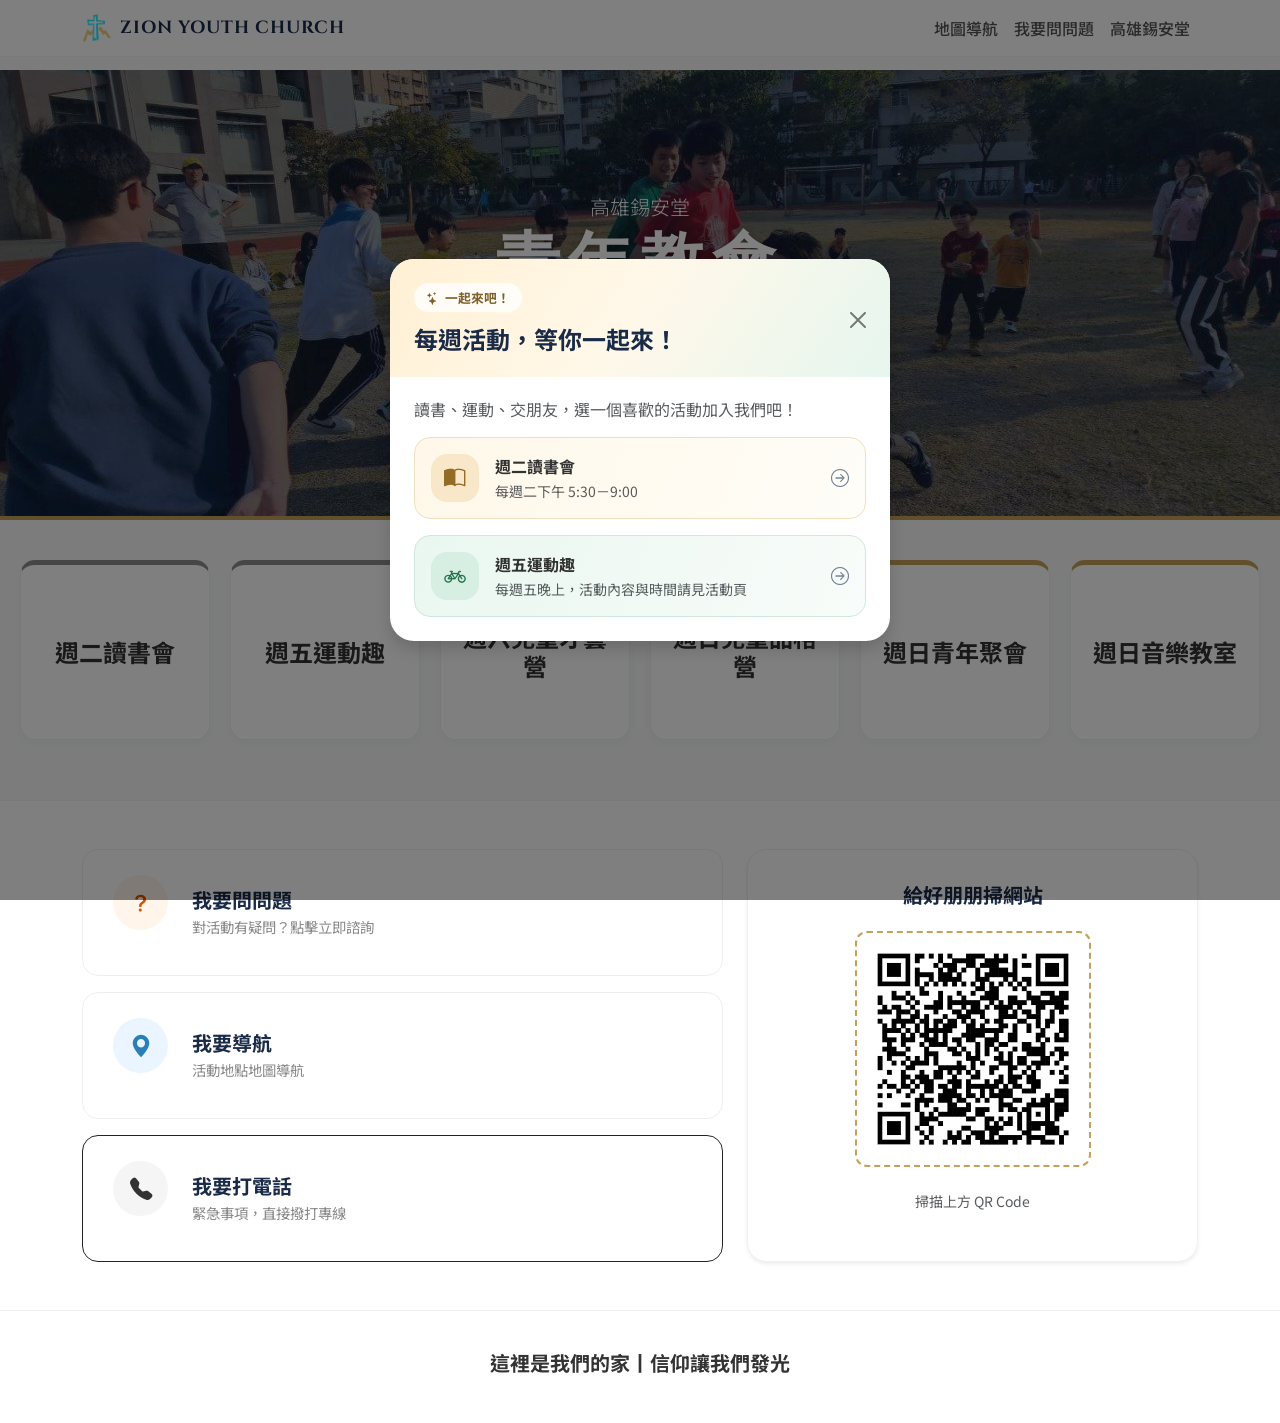
==== commit a1f5b73c: "fix: parse iCloud VEVENT objects and append to task list" ====
--- a/index.html
+++ b/index.html
@@ -4,7 +4,11 @@
 <head>
     <meta charset="UTF-8">
     <meta name="viewport" content="width=device-width, initial-scale=1.0">
+    <meta name="theme-color" content="#1a2b48">
     <title>Zion Youth Church | 青年教會活動</title>
+    <link rel="manifest" href="manifest.json">
+    <link rel="apple-touch-icon" href="images/pwa-icon-192.png">
+    <script src="pwa.js" defer></script>
 
     <link rel="stylesheet" href="https://cdn.jsdelivr.net/npm/bootstrap-icons@1.11.1/font/bootstrap-icons.css">
     <link href="https://cdn.jsdelivr.net/npm/bootstrap@5.3.0/dist/css/bootstrap.min.css" rel="stylesheet">
@@ -222,6 +226,105 @@
         .qr-wrapper {
             border: 2px dashed var(--accent-gold);
             border-radius: 12px;
+        }
+
+        .weekly-modal .modal-content {
+            overflow: hidden;
+            border-radius: 1.5rem;
+        }
+
+        .weekly-modal-header {
+            position: relative;
+            padding: 1.5rem 1.5rem 1.25rem;
+            background: linear-gradient(125deg, #fff0d4 0%, #fff8e9 48%, #e6f6ef 100%);
+        }
+
+        .weekly-modal-eyebrow {
+            display: inline-flex;
+            align-items: center;
+            gap: 0.4rem;
+            margin-bottom: 0.55rem;
+            padding: 0.3rem 0.75rem;
+            border-radius: 999px;
+            background: rgba(255, 255, 255, 0.8);
+            color: #80622d;
+            font-size: 0.8rem;
+            font-weight: 700;
+        }
+
+        .weekly-modal-title {
+            color: var(--primary-navy);
+        }
+
+        .weekly-modal-body {
+            padding: 1.25rem 1.5rem 1.5rem;
+        }
+
+        .weekly-activity-link {
+            display: flex;
+            align-items: center;
+            gap: 1rem;
+            padding: 1rem;
+            border: 1px solid transparent;
+            border-radius: 1rem;
+            color: var(--text-main);
+            text-align: left;
+            text-decoration: none;
+            transition: transform 0.2s ease, box-shadow 0.2s ease;
+        }
+
+        .weekly-activity-link:hover,
+        .weekly-activity-link:focus-visible {
+            color: var(--text-main);
+            transform: translateY(-3px);
+            box-shadow: 0 0.65rem 1.4rem rgba(26, 43, 72, 0.1);
+        }
+
+        .weekly-activity-reading {
+            border-color: #f0dfbd;
+            background: linear-gradient(110deg, #fff8e9, #fffdf8);
+        }
+
+        .weekly-activity-sports {
+            border-color: #cfe8dc;
+            background: linear-gradient(110deg, #eaf7f0, #f8fcfa);
+        }
+
+        .weekly-activity-icon {
+            display: grid;
+            width: 3rem;
+            height: 3rem;
+            flex: 0 0 3rem;
+            place-items: center;
+            border-radius: 1rem;
+            font-size: 1.35rem;
+        }
+
+        .weekly-activity-reading .weekly-activity-icon {
+            background: #f8e8c9;
+            color: #956c25;
+        }
+
+        .weekly-activity-sports .weekly-activity-icon {
+            background: #d7eee2;
+            color: #26734d;
+        }
+
+        .weekly-activity-arrow {
+            margin-left: auto;
+            color: #728096;
+            font-size: 1.1rem;
+        }
+
+        @media (prefers-reduced-motion: reduce) {
+            .weekly-activity-link {
+                transition: none;
+            }
+
+            .weekly-activity-link:hover,
+            .weekly-activity-link:focus-visible {
+                transform: none;
+            }
         }
 
         @media (max-width: 900px) {
@@ -322,6 +425,41 @@
         </div>
     </div>
 
+    <div class="modal fade weekly-modal" id="weeklyActivitiesModal" tabindex="-1" aria-labelledby="weeklyActivitiesModalLabel" aria-hidden="true">
+        <div class="modal-dialog modal-dialog-centered">
+            <div class="modal-content border-0 shadow">
+                <div class="modal-header weekly-modal-header border-0">
+                    <div>
+                        <span class="weekly-modal-eyebrow"><i class="bi bi-stars" aria-hidden="true"></i>一起來吧！</span>
+                        <h2 class="modal-title fs-4 fw-bold weekly-modal-title" id="weeklyActivitiesModalLabel">每週活動，等你一起來！</h2>
+                    </div>
+                    <button type="button" class="btn-close" data-bs-dismiss="modal" aria-label="關閉"></button>
+                </div>
+                <div class="modal-body weekly-modal-body">
+                    <p class="text-muted mb-3">讀書、運動、交朋友，選一個喜歡的活動加入我們吧！</p>
+                    <div class="d-grid gap-3">
+                        <a href="reading-club.html" class="weekly-activity-link weekly-activity-reading">
+                            <span class="weekly-activity-icon"><i class="bi bi-book-half" aria-hidden="true"></i></span>
+                            <span>
+                                <span class="d-block fw-bold">週二讀書會</span>
+                                <span class="small text-muted">每週二下午 5:30－9:00</span>
+                            </span>
+                            <i class="bi bi-arrow-right-circle weekly-activity-arrow" aria-hidden="true"></i>
+                        </a>
+                        <a href="sports.html" class="weekly-activity-link weekly-activity-sports">
+                            <span class="weekly-activity-icon"><i class="bi bi-bicycle" aria-hidden="true"></i></span>
+                            <span>
+                                <span class="d-block fw-bold">週五運動趣</span>
+                                <span class="small text-muted">每週五晚上，活動內容與時間請見活動頁</span>
+                            </span>
+                            <i class="bi bi-arrow-right-circle weekly-activity-arrow" aria-hidden="true"></i>
+                        </a>
+                    </div>
+                </div>
+            </div>
+        </div>
+    </div>
+
     <section id="contact" class="quick-contact-section py-5">
         <div class="container">
             <div class="row g-4 align-items-stretch">
@@ -382,6 +520,7 @@
     <script src="https://unpkg.com/aos@2.3.1/dist/aos.js"></script>
     <script>
         AOS.init({ duration: 1000, once: true });
+        bootstrap.Modal.getOrCreateInstance(document.getElementById('weeklyActivitiesModal')).show();
     </script>
 </body>
 </html>
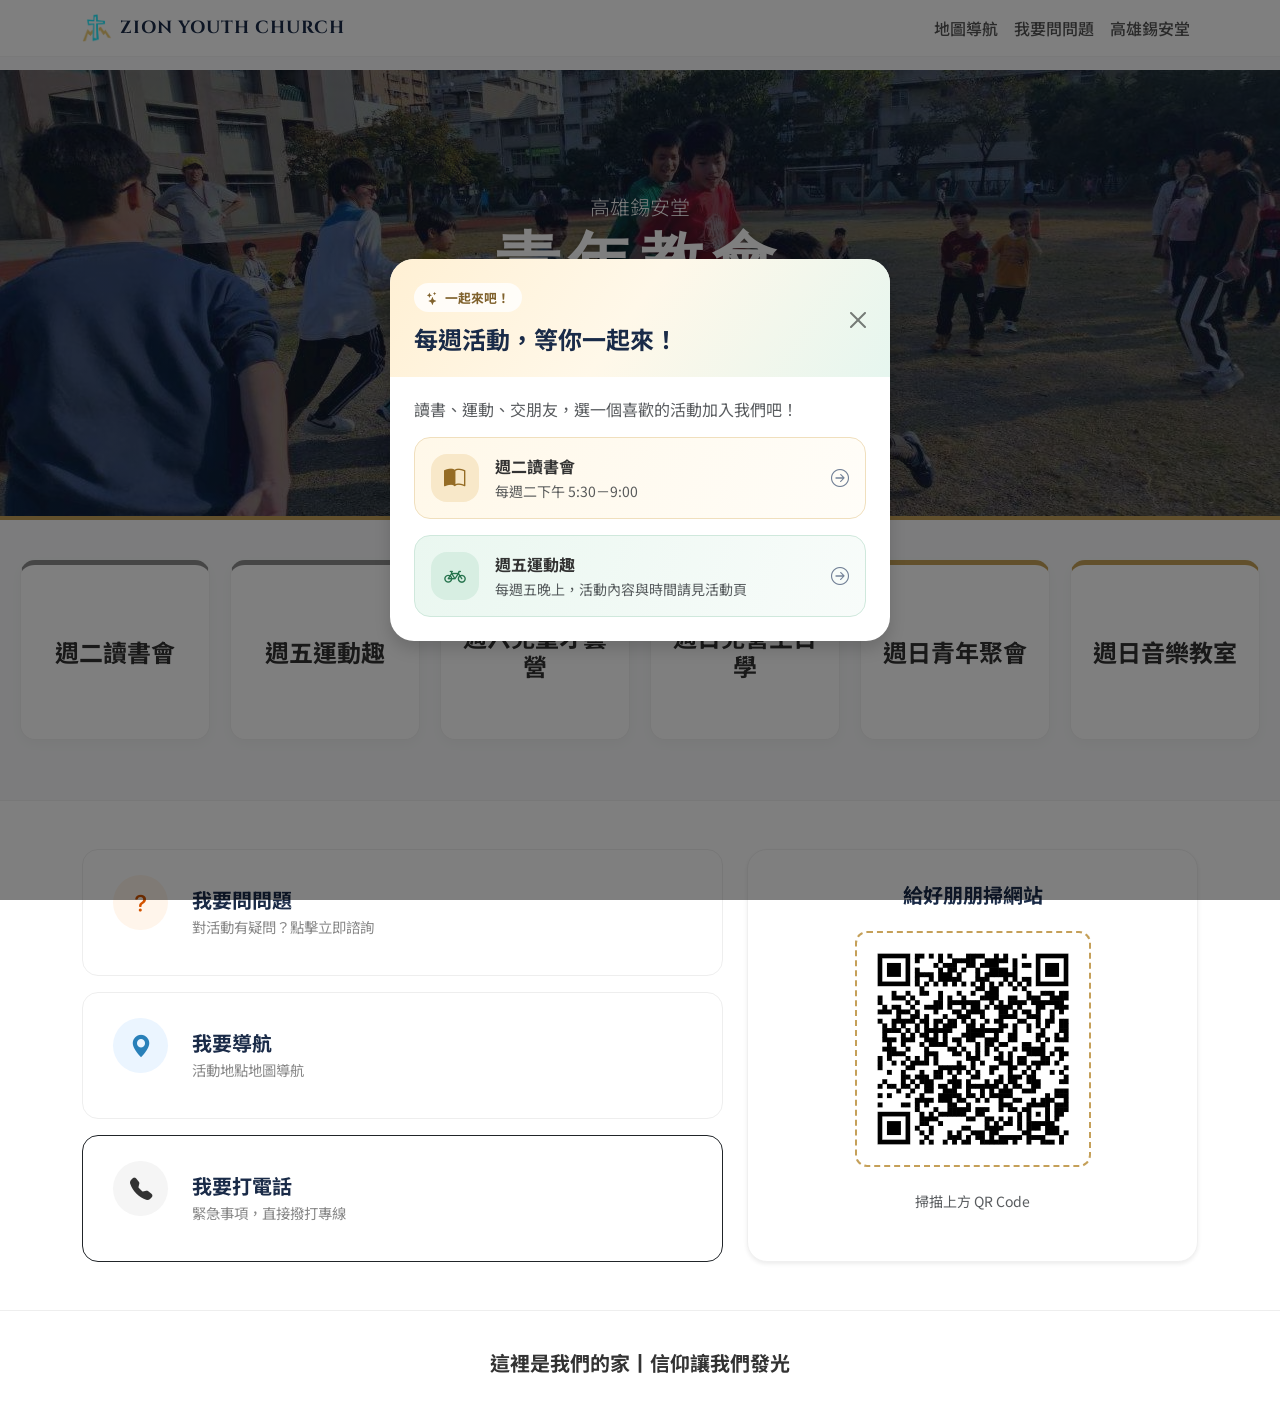
==== commit 225cf941: "fix: parse iCloud VEVENT objects and append to task list" ====
--- a/index.html
+++ b/index.html
@@ -410,7 +410,7 @@
         </div>
 
         <div class="activity-card border-spiritual position-relative" data-aos-delay="300">
-            <h4 class="m-0">週日兒童品格營</h4>
+            <h4 class="m-0">週日兒營主日學</h4>
             <a href="kids-character.html" class="stretched-link"></a>
         </div>
 
